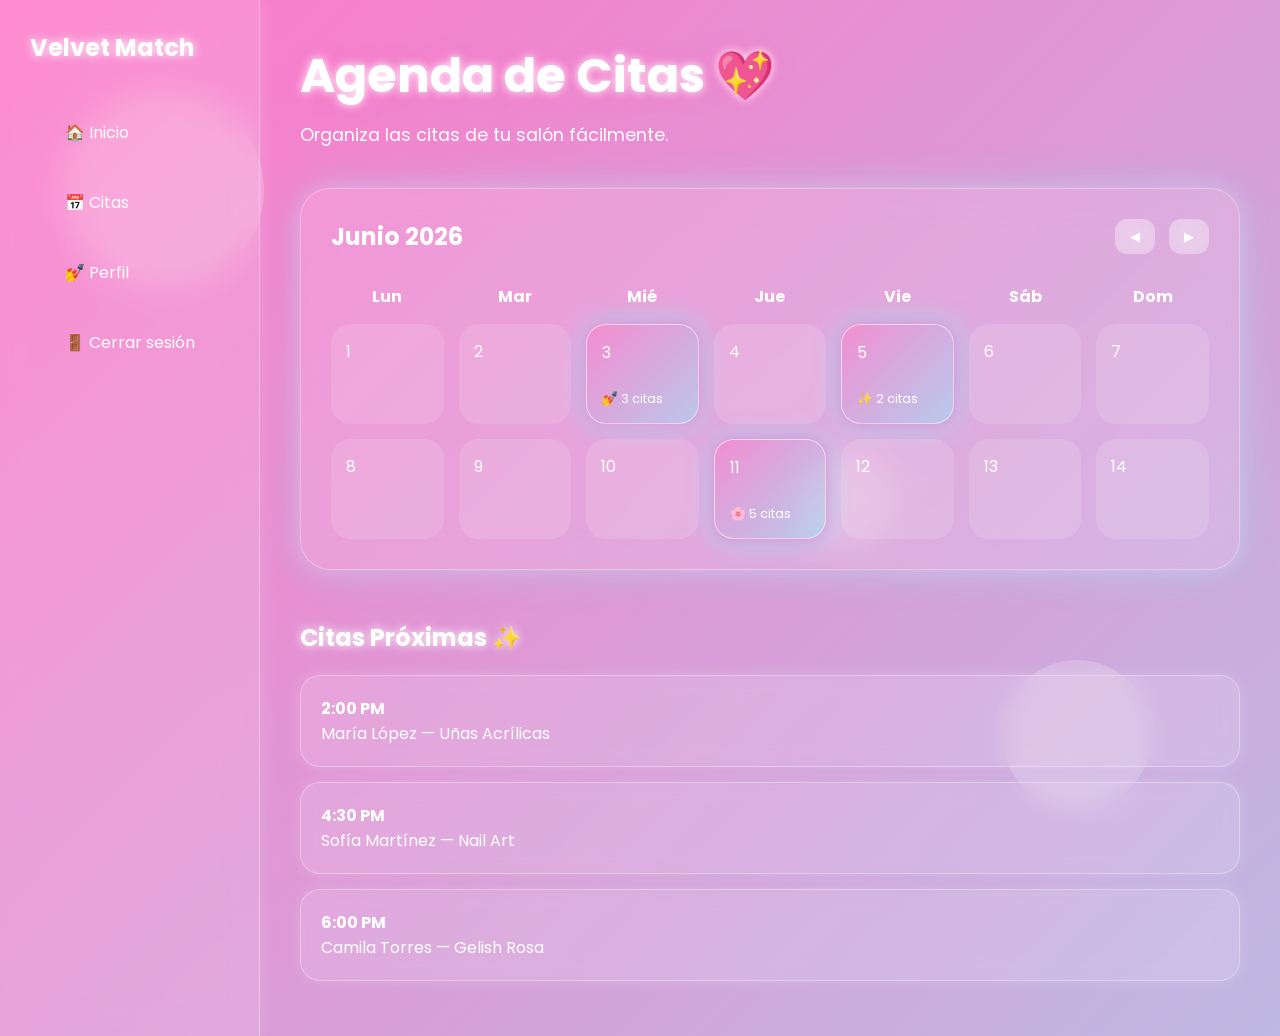
==== pages/calendar.html @ 8b175d6f "calendario,dashboard" ====
<!DOCTYPE html>
<html lang="es">
<head>
    <meta charset="UTF-8">
    <title>Citas - Velvet Match</title>

    <link rel="stylesheet" href="../styles/styles.css">
</head>

<body>

    <!-- BURBUJAS -->
    <div class="bubble bubble1"></div>
    <div class="bubble bubble2"></div>
    <div class="bubble bubble3"></div>

    <div class="dashboard">

        <!-- SIDEBAR -->
        <aside class="sidebar">

            <h2>Velvet Match</h2>

            <nav>

                <a href="dashboard.html">🏠 Inicio</a>

                <a href="calendar.html">📅 Citas</a>

                <a href="profile.html">💅 Perfil</a>

                <a href="../index.html">🚪 Cerrar sesión</a>

            </nav>

        </aside>

        <!-- CONTENIDO -->
        <main class="main-content">

            <h1>Agenda de Citas 💖</h1>

            <p class="subtitle">
                Organiza las citas de tu salón fácilmente.
            </p>

            <!-- CALENDARIO -->
            <section class="calendar-container">

                <div class="calendar-header">

                    <h2>Junio 2026</h2>

                    <div class="calendar-buttons">
                        <button>◀</button>
                        <button>▶</button>
                    </div>

                </div>

                <!-- DÍAS -->
                <div class="calendar-grid">

                    <div class="day">Lun</div>
                    <div class="day">Mar</div>
                    <div class="day">Mié</div>
                    <div class="day">Jue</div>
                    <div class="day">Vie</div>
                    <div class="day">Sáb</div>
                    <div class="day">Dom</div>

                    <!-- FECHAS -->
                    <div class="date">1</div>
                    <div class="date">2</div>

                    <div class="date active-date">
                        3
                        <span>💅 3 citas</span>
                    </div>

                    <div class="date">4</div>

                    <div class="date active-date">
                        5
                        <span>✨ 2 citas</span>
                    </div>

                    <div class="date">6</div>
                    <div class="date">7</div>

                    <div class="date">8</div>
                    <div class="date">9</div>
                    <div class="date">10</div>

                    <div class="date active-date">
                        11
                        <span>🌸 5 citas</span>
                    </div>

                    <div class="date">12</div>
                    <div class="date">13</div>
                    <div class="date">14</div>

                </div>

            </section>

            <!-- LISTA DE CITAS -->
            <section class="appointments">

                <h2>Citas Próximas ✨</h2>

                <div class="appointment-card">
                    <p><strong>2:00 PM</strong></p>
                    <p>María López — Uñas Acrílicas</p>
                </div>

                <div class="appointment-card">
                    <p><strong>4:30 PM</strong></p>
                    <p>Sofía Martínez — Nail Art</p>
                </div>

                <div class="appointment-card">
                    <p><strong>6:00 PM</strong></p>
                    <p>Camila Torres — Gelish Rosa</p>
                </div>

            </section>

        </main>

    </div>

</body>
</html>
---- styles/styles.css ----
@import url('https://fonts.googleapis.com/css2?family=Poppins:wght@300;400;500;600&display=swap');

*{
    margin: 0;
    padding: 0;
    box-sizing: border-box;
}

body{
    font-family: 'Poppins', sans-serif;

    min-height: 100vh;

    background:
    linear-gradient(
        135deg,
        #ff77c8,
        #7df9ff,
        #b388ff
    );

    background-size: 400% 400%;

    animation: gradientMove 10s ease infinite;

    overflow-x: hidden;
}

/* ANIMACIÓN DEL FONDO */

@keyframes gradientMove{
    0%{
        background-position: 0% 50%;
    }

    50%{
        background-position: 100% 50%;
    }

    100%{
        background-position: 0% 50%;
    }
}

/* NAVBAR */

header{
    display: flex;
    justify-content: space-between;
    align-items: center;

    padding: 20px 40px;

    background: rgba(255,255,255,0.15);

    backdrop-filter: blur(10px);

    border-bottom: 1px solid rgba(255,255,255,0.3);

    box-shadow: 0 0 20px rgba(255,255,255,0.2);
}

header h1{
    color: white;
    font-size: 2rem;

    text-shadow: 0 0 10px white;
}

nav a{
    color: white;
    text-decoration: none;

    margin-left: 20px;

    transition: 0.3s;
}

nav a:hover{
    color: #ff77c8;

    text-shadow: 0 0 10px white;
}

/* HERO */

.hero{
    height: 85vh;

    display: flex;
    flex-direction: column;

    justify-content: center;
    align-items: center;

    text-align: center;

    padding: 20px;
}

.hero h2{
    font-size: 3rem;

    color: white;

    text-shadow:
    0 0 10px white,
    0 0 20px #ff77c8;
}

.hero p{
    margin-top: 20px;

    font-size: 1.2rem;

    color: white;

    max-width: 700px;
}

/* BOTONES */

.btn{
    margin-top: 25px;

    padding: 15px 35px;

    border-radius: 20px;

    text-decoration: none;

    color: white;

    font-weight: 600;

    background:
    linear-gradient(
        to bottom,
        #ffffff55,
        #ff77c8
    );

    border: 1px solid rgba(255,255,255,0.5);

    backdrop-filter: blur(10px);

    box-shadow:
    0 0 15px #ff77c8,
    inset 0 0 10px rgba(255,255,255,0.5);

    transition: 0.3s;
}

.btn:hover{
    transform: scale(1.05);

    box-shadow:
    0 0 25px white,
    0 0 40px #ff77c8;
}

/* LOGIN */

.login-container{
    width: 380px;

    margin: 80px auto;

    padding: 40px;

    border-radius: 30px;

    background: rgba(255,255,255,0.15);

    backdrop-filter: blur(15px);

    border: 1px solid rgba(255,255,255,0.4);

    box-shadow:
    0 0 25px rgba(255,255,255,0.3),
    0 0 40px rgba(255,119,200,0.4);

    text-align: center;
}

.login-container h2{
    color: white;

    margin-bottom: 25px;

    font-size: 2rem;

    text-shadow: 0 0 10px white;
}

.login-container input{
    width: 100%;

    padding: 15px;

    margin: 12px 0;

    border: none;

    border-radius: 15px;

    outline: none;

    background: rgba(255,255,255,0.7);

    font-size: 1rem;
}

.login-container p{
    color: white;

    margin-top: 20px;
}

.login-container a{
    color: white;

    font-weight: bold;

    text-decoration: none;
}

.login-container a:hover{
    text-shadow: 0 0 10px white;
}

/* BURBUJAS */

.bubble{
    position: absolute;

    border-radius: 50%;

    background: rgba(255,255,255,0.2);

    backdrop-filter: blur(5px);

    animation: float 8s infinite ease-in-out;
}

.bubble1{
    width: 200px;
    height: 200px;

    top: 10%;
    left: 5%;
}

.bubble2{
    width: 150px;
    height: 150px;

    bottom: 10%;
    right: 10%;
}

.bubble3{
    width: 100px;
    height: 100px;

    top: 50%;
    right: 30%;
}

@keyframes float{
    0%{
        transform: translateY(0px);
    }

    50%{
        transform: translateY(-20px);
    }

    100%{
        transform: translateY(0px);
    }
}

/* DASHBOARD */

.dashboard{
    display: flex;

    min-height: 100vh;
}

/* SIDEBAR */

.sidebar{
    width: 260px;

    padding: 30px;

    background: rgba(255,255,255,0.15);

    backdrop-filter: blur(15px);

    border-right: 1px solid rgba(255,255,255,0.3);

    box-shadow: 0 0 20px rgba(255,255,255,0.2);
}

.sidebar h2{
    color: white;

    margin-bottom: 40px;

    text-shadow: 0 0 10px white;
}

.sidebar nav{
    display: flex;
    flex-direction: column;
}

.sidebar nav a{
    color: white;

    text-decoration: none;

    padding: 15px;

    margin-bottom: 15px;

    border-radius: 15px;

    transition: 0.3s;
}

.sidebar nav a:hover{
    background: rgba(255,255,255,0.2);

    box-shadow: 0 0 15px white;
}

/* CONTENIDO */

.main-content{
    flex: 1;

    padding: 40px;
}

.main-content h1{
    color: white;

    font-size: 3rem;

    text-shadow:
    0 0 10px white,
    0 0 20px #ff77c8;
}

.subtitle{
    color: white;

    margin-top: 10px;

    margin-bottom: 40px;

    font-size: 1.1rem;
}

/* CARDS */

.cards{
    display: flex;

    gap: 20px;

    flex-wrap: wrap;
}

.card{
    flex: 1;

    min-width: 220px;

    padding: 25px;

    border-radius: 25px;

    background: rgba(255,255,255,0.15);

    backdrop-filter: blur(15px);

    border: 1px solid rgba(255,255,255,0.3);

    box-shadow:
    0 0 20px rgba(255,255,255,0.2),
    0 0 30px rgba(255,119,200,0.3);

    color: white;
}

.card h3{
    margin-bottom: 15px;
}

/* CITAS */

.appointments{
    margin-top: 50px;
}

.appointments h2{
    color: white;

    margin-bottom: 20px;

    text-shadow: 0 0 10px white;
}

.appointment-card{
    padding: 20px;

    margin-bottom: 15px;

    border-radius: 20px;

    background: rgba(255,255,255,0.15);

    backdrop-filter: blur(10px);

    color: white;

    border: 1px solid rgba(255,255,255,0.3);

    box-shadow: 0 0 15px rgba(255,255,255,0.2);
}

/* CALENDARIO */

.calendar-container{
    margin-top: 30px;

    padding: 30px;

    border-radius: 30px;

    background: rgba(255,255,255,0.15);

    backdrop-filter: blur(15px);

    border: 1px solid rgba(255,255,255,0.3);

    box-shadow:
    0 0 20px rgba(255,255,255,0.2),
    0 0 40px rgba(125,249,255,0.3);
}

.calendar-header{
    display: flex;

    justify-content: space-between;

    align-items: center;

    margin-bottom: 30px;

    color: white;
}

.calendar-buttons button{
    padding: 10px 15px;

    margin-left: 10px;

    border: none;

    border-radius: 12px;

    cursor: pointer;

    background: rgba(255,255,255,0.3);

    color: white;

    backdrop-filter: blur(10px);

    transition: 0.3s;
}

.calendar-buttons button:hover{
    transform: scale(1.05);

    box-shadow: 0 0 15px white;
}

.calendar-grid{
    display: grid;

    grid-template-columns: repeat(7, 1fr);

    gap: 15px;
}

.day{
    text-align: center;

    color: white;

    font-weight: bold;
}

.date{
    min-height: 100px;

    padding: 15px;

    border-radius: 20px;

    background: rgba(255,255,255,0.12);

    color: white;

    display: flex;

    flex-direction: column;

    justify-content: space-between;

    transition: 0.3s;
}

.date:hover{
    transform: translateY(-5px);

    box-shadow: 0 0 20px white;
}

.active-date{
    background:
    linear-gradient(
        135deg,
        rgba(255,119,200,0.5),
        rgba(125,249,255,0.4)
    );

    border: 1px solid rgba(255,255,255,0.5);

    box-shadow:
    0 0 15px #ff77c8,
    0 0 25px #7df9ff;
}

.date span{
    font-size: 0.8rem;

    margin-top: 10px;
}
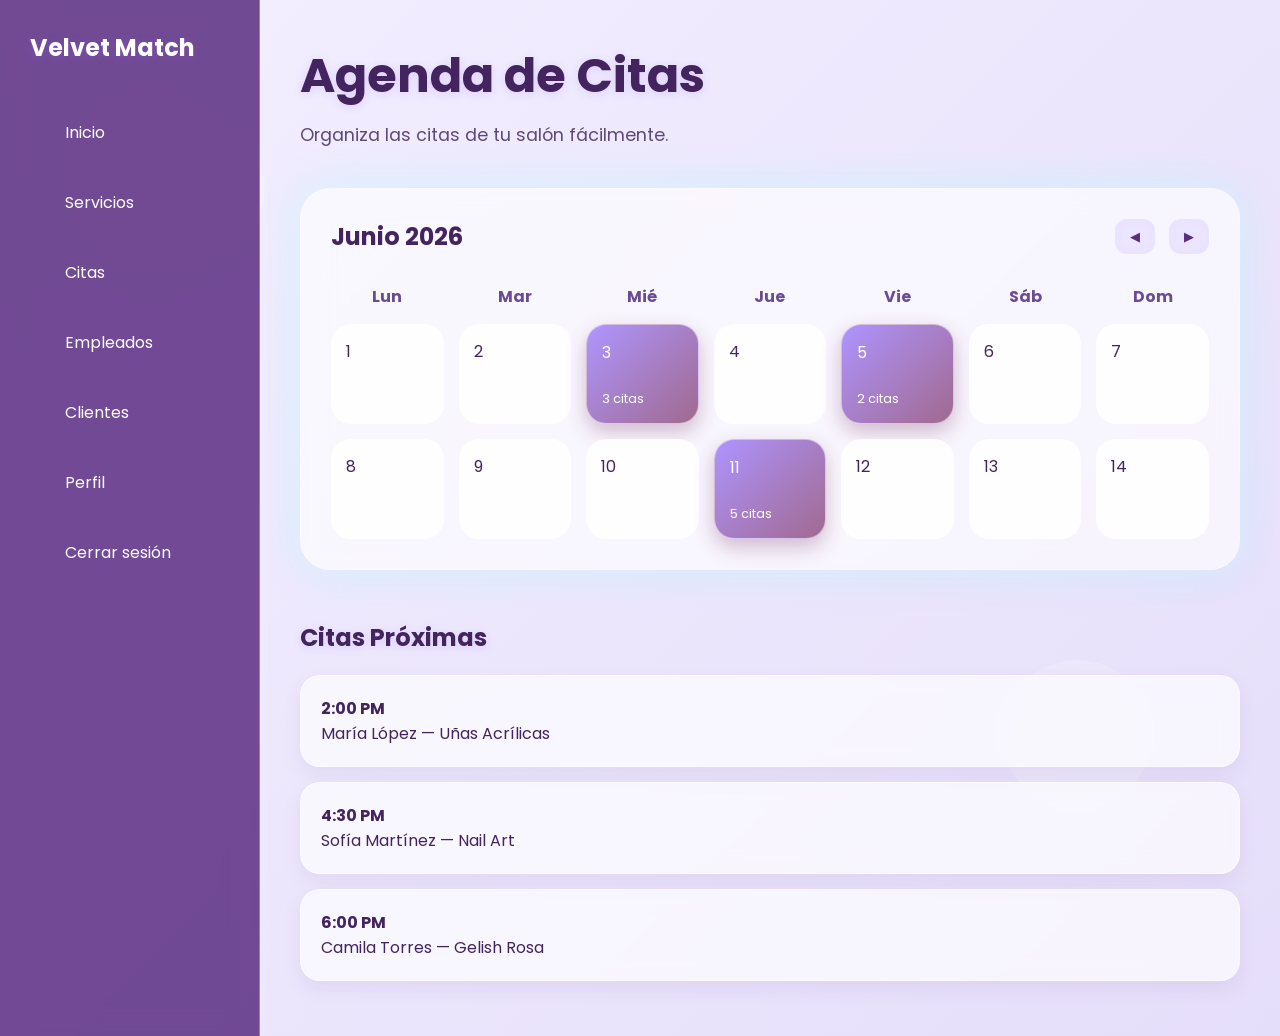
==== commit 4513c13d: "mas paginas agregadas" ====
--- a/pages/calendar.html
+++ b/pages/calendar.html
@@ -23,13 +23,19 @@
 
             <nav>
 
-                <a href="dashboard.html">🏠 Inicio</a>
+                <a href="dashboard.html">Inicio</a>
 
-                <a href="calendar.html">📅 Citas</a>
+                <a href="services.html">Servicios</a>
 
-                <a href="profile.html">💅 Perfil</a>
+                <a href="calendar.html">Citas</a>
 
-                <a href="../index.html">🚪 Cerrar sesión</a>
+                <a href="employees.html">Empleados</a>
+
+                <a href="clients.html">Clientes</a>
+
+                <a href="profile.html">Perfil</a>
+
+                <a href="../index.html">Cerrar sesión</a>
 
             </nav>
 
@@ -38,7 +44,7 @@
         <!-- CONTENIDO -->
         <main class="main-content">
 
-            <h1>Agenda de Citas 💖</h1>
+            <h1>Agenda de Citas </h1>
 
             <p class="subtitle">
                 Organiza las citas de tu salón fácilmente.
@@ -75,14 +81,14 @@
 
                     <div class="date active-date">
                         3
-                        <span>💅 3 citas</span>
+                        <span> 3 citas</span>
                     </div>
 
                     <div class="date">4</div>
 
                     <div class="date active-date">
                         5
-                        <span>✨ 2 citas</span>
+                        <span> 2 citas</span>
                     </div>
 
                     <div class="date">6</div>
@@ -94,7 +100,7 @@
 
                     <div class="date active-date">
                         11
-                        <span>🌸 5 citas</span>
+                        <span> 5 citas</span>
                     </div>
 
                     <div class="date">12</div>
@@ -108,7 +114,7 @@
             <!-- LISTA DE CITAS -->
             <section class="appointments">
 
-                <h2>Citas Próximas ✨</h2>
+                <h2>Citas Próximas</h2>
 
                 <div class="appointment-card">
                     <p><strong>2:00 PM</strong></p>
--- a/styles/styles.css
+++ b/styles/styles.css
@@ -14,16 +14,18 @@
     background:
     linear-gradient(
         135deg,
-        #ff77c8,
-        #7df9ff,
-        #b388ff
+        #f3efff,
+        #d8cdf5,
+        #c5b3ea
     );
 
     background-size: 400% 400%;
 
-    animation: gradientMove 10s ease infinite;
+    animation: gradientMove 18s ease infinite;
 
     overflow-x: hidden;
+
+    color: #2d1b4e;
 }
 
 /* ANIMACIÓN DEL FONDO */
@@ -51,24 +53,24 @@
 
     padding: 20px 40px;
 
-    background: rgba(255,255,255,0.15);
+    background: rgba(255,255,255,0.5);
 
     backdrop-filter: blur(10px);
 
-    border-bottom: 1px solid rgba(255,255,255,0.3);
-
-    box-shadow: 0 0 20px rgba(255,255,255,0.2);
+    border-bottom: 1px solid rgba(143,107,255,0.2);
+
+    box-shadow: 0 4px 20px rgba(0,0,0,0.05);
 }
 
 header h1{
-    color: white;
+    color: #5b2d82;
     font-size: 2rem;
 
-    text-shadow: 0 0 10px white;
+    text-shadow: 0 2px 10px rgba(143,107,255,0.2);
 }
 
 nav a{
-    color: white;
+    color: #4b3566;
     text-decoration: none;
 
     margin-left: 20px;
@@ -77,9 +79,9 @@
 }
 
 nav a:hover{
-    color: #ff77c8;
-
-    text-shadow: 0 0 10px white;
+    color: #7b2d5f;
+
+    text-shadow: 0 2px 10px rgba(143,107,255,0.2);
 }
 
 /* HERO */
@@ -101,11 +103,9 @@
 .hero h2{
     font-size: 3rem;
 
-    color: white;
-
-    text-shadow:
-    0 0 10px white,
-    0 0 20px #ff77c8;
+     color: #43245f;
+
+    text-shadow: 0 2px 10px rgba(143,107,255,0.2);
 }
 
 .hero p{
@@ -113,7 +113,7 @@
 
     font-size: 1.2rem;
 
-    color: white;
+    color: #5e4a78;
 
     max-width: 700px;
 }
@@ -125,7 +125,7 @@
 
     padding: 15px 35px;
 
-    border-radius: 20px;
+    border-radius: 16px;
 
     text-decoration: none;
 
@@ -135,28 +135,24 @@
 
     background:
     linear-gradient(
-        to bottom,
-        #ffffff55,
-        #ff77c8
+        135deg,
+        #8f6bff,
+        #7b2d5f
     );
 
-    border: 1px solid rgba(255,255,255,0.5);
-
-    backdrop-filter: blur(10px);
-
-    box-shadow:
-    0 0 15px #ff77c8,
-    inset 0 0 10px rgba(255,255,255,0.5);
+    border: none;
+
+    box-shadow:
+    0 10px 20px rgba(123,45,95,0.2);
 
     transition: 0.3s;
 }
 
 .btn:hover{
-    transform: scale(1.05);
-
-    box-shadow:
-    0 0 25px white,
-    0 0 40px #ff77c8;
+    transform: translateY(-3px);
+
+    box-shadow:
+    0 15px 30px rgba(123,45,95,0.3);
 }
 
 /* LOGIN */
@@ -170,7 +166,7 @@
 
     border-radius: 30px;
 
-    background: rgba(255,255,255,0.15);
+    background: rgba(255,255,255,0.45);
 
     backdrop-filter: blur(15px);
 
@@ -184,13 +180,13 @@
 }
 
 .login-container h2{
-    color: white;
+    color: #5b2d82;
 
     margin-bottom: 25px;
 
     font-size: 2rem;
 
-    text-shadow: 0 0 10px white;
+    text-shadow: 0 2px 10px rgba(143,107,255,0.2);
 }
 
 .login-container input{
@@ -212,13 +208,13 @@
 }
 
 .login-container p{
-    color: white;
+    color: #4b3566;
 
     margin-top: 20px;
 }
 
 .login-container a{
-    color: white;
+     color: #7b2d5f;
 
     font-weight: bold;
 
@@ -226,7 +222,7 @@
 }
 
 .login-container a:hover{
-    text-shadow: 0 0 10px white;
+   text-shadow: 0 2px 10px rgba(143,107,255,0.2);
 }
 
 /* BURBUJAS */
@@ -296,7 +292,7 @@
 
     padding: 30px;
 
-    background: rgba(255,255,255,0.15);
+    background: rgba(91,45,130,0.85);
 
     backdrop-filter: blur(15px);
 
@@ -310,7 +306,7 @@
 
     margin-bottom: 40px;
 
-    text-shadow: 0 0 10px white;
+    text-shadow: 0 2px 10px rgba(143,107,255,0.2);
 }
 
 .sidebar nav{
@@ -347,17 +343,15 @@
 }
 
 .main-content h1{
-    color: white;
+    color: #43245f;
 
     font-size: 3rem;
 
-    text-shadow:
-    0 0 10px white,
-    0 0 20px #ff77c8;
+    text-shadow: 0 2px 10px rgba(143,107,255,0.2);
 }
 
 .subtitle{
-    color: white;
+    color: #5e4a78;
 
     margin-top: 10px;
 
@@ -385,17 +379,25 @@
 
     border-radius: 25px;
 
-    background: rgba(255,255,255,0.15);
+    background: rgba(255,255,255,0.72);
 
     backdrop-filter: blur(15px);
 
-    border: 1px solid rgba(255,255,255,0.3);
-
-    box-shadow:
-    0 0 20px rgba(255,255,255,0.2),
-    0 0 30px rgba(255,119,200,0.3);
-
-    color: white;
+    border: 1px solid rgba(255,255,255,0.6);
+
+    box-shadow:
+    0 8px 25px rgba(91,45,130,0.08);
+
+    color: #43245f;
+
+    transition: 0.3s;
+}
+
+.card:hover{
+    transform: translateY(-4px);
+
+    box-shadow:
+    0 12px 30px rgba(91,45,130,0.15);
 }
 
 .card h3{
@@ -409,11 +411,11 @@
 }
 
 .appointments h2{
-    color: white;
+    color: #43245f;
 
     margin-bottom: 20px;
 
-    text-shadow: 0 0 10px white;
+    text-shadow: 0 2px 10px rgba(143,107,255,0.2);
 }
 
 .appointment-card{
@@ -423,17 +425,26 @@
 
     border-radius: 20px;
 
-    background: rgba(255,255,255,0.15);
+    background: rgba(255,255,255,0.65);
 
     backdrop-filter: blur(10px);
 
-    color: white;
-
-    border: 1px solid rgba(255,255,255,0.3);
-
-    box-shadow: 0 0 15px rgba(255,255,255,0.2);
-}
-
+    color: #43245f;
+
+    border: 1px solid rgba(255,255,255,0.5);
+
+    box-shadow:
+    0 8px 20px rgba(91,45,130,0.08);
+
+    transition: 0.3s;
+}
+
+.appointment-card:hover{
+    transform: translateY(-3px);
+
+    box-shadow:
+    0 12px 25px rgba(91,45,130,0.15);
+}
 /* CALENDARIO */
 
 .calendar-container{
@@ -443,7 +454,7 @@
 
     border-radius: 30px;
 
-    background: rgba(255,255,255,0.15);
+    background: rgba(255,255,255,0.62);
 
     backdrop-filter: blur(15px);
 
@@ -463,7 +474,7 @@
 
     margin-bottom: 30px;
 
-    color: white;
+    color: #43245f;
 }
 
 .calendar-buttons button{
@@ -477,9 +488,9 @@
 
     cursor: pointer;
 
-    background: rgba(255,255,255,0.3);
-
-    color: white;
+    background: rgba(143,107,255,0.15);
+
+   color: #5b2d82;
 
     backdrop-filter: blur(10px);
 
@@ -503,7 +514,7 @@
 .day{
     text-align: center;
 
-    color: white;
+    color: #6a4c93;
 
     font-weight: bold;
 }
@@ -515,9 +526,9 @@
 
     border-radius: 20px;
 
-    background: rgba(255,255,255,0.12);
-
-    color: white;
+    background: rgba(255,255,255,0.82);
+
+    color: #43245f;
 
     display: flex;
 
@@ -538,19 +549,301 @@
     background:
     linear-gradient(
         135deg,
-        rgba(255,119,200,0.5),
-        rgba(125,249,255,0.4)
+        rgba(143,107,255,0.7),
+        rgba(123,45,95,0.7)
     );
 
+    color: white;
+
     border: 1px solid rgba(255,255,255,0.5);
 
     box-shadow:
-    0 0 15px #ff77c8,
-    0 0 25px #7df9ff;
+    0 8px 20px rgba(123,45,95,0.3);
 }
 
 .date span{
     font-size: 0.8rem;
 
     margin-top: 10px;
+}
+
+/* EMPLOYEES */
+
+.employees-grid{
+    display: flex;
+
+    gap: 25px;
+
+    flex-wrap: wrap;
+
+    margin-top: 40px;
+}
+
+.employee-card{
+    flex: 1;
+
+    min-width: 260px;
+
+    padding: 30px;
+
+    border-radius: 30px;
+
+    background: rgba(255,255,255,0.72);
+
+    backdrop-filter: blur(15px);
+
+    border: 1px solid rgba(255,255,255,0.6);
+
+    box-shadow:
+    0 8px 25px rgba(91,45,130,0.08);
+
+    text-align: center;
+
+    transition: 0.3s;
+}
+
+.employee-card:hover{
+    transform: translateY(-5px);
+
+    box-shadow:
+    0 12px 30px rgba(91,45,130,0.15);
+}
+
+.employee-avatar{
+    width: 90px;
+    height: 90px;
+
+    margin: 0 auto 20px;
+
+    border-radius: 50%;
+
+    display: flex;
+
+    justify-content: center;
+    align-items: center;
+
+    font-size: 2rem;
+
+    font-weight: bold;
+
+    color: white;
+
+    background:
+    linear-gradient(
+        135deg,
+        #8f6bff,
+        #7b2d5f
+    );
+
+    box-shadow:
+    0 8px 20px rgba(123,45,95,0.2);
+}
+
+.employee-card h2{
+    color: #43245f;
+
+    margin-bottom: 10px;
+}
+
+.role{
+    color: #7b2d5f;
+
+    font-weight: 600;
+
+    margin-bottom: 20px;
+}
+
+.employee-info{
+    color: #5e4a78;
+
+    line-height: 1.8;
+}
+
+/* SERVICES PAGE */
+
+.services-page-grid{
+    display: flex;
+
+    flex-wrap: wrap;
+
+    gap: 25px;
+
+    margin-top: 40px;
+}
+
+.service-page-card{
+    width: 320px;
+
+    border-radius: 28px;
+
+    overflow: hidden;
+
+    background: rgba(255,255,255,0.72);
+
+    backdrop-filter: blur(15px);
+
+    border: 1px solid rgba(255,255,255,0.5);
+
+    box-shadow:
+    0 8px 25px rgba(91,45,130,0.08);
+
+    transition: 0.3s;
+}
+
+.service-page-card:hover{
+    transform: translateY(-5px);
+
+    box-shadow:
+    0 15px 30px rgba(91,45,130,0.15);
+}
+
+.service-banner{
+    height: 120px;
+}
+
+/* BANNERS */
+
+.pink{
+    background:
+    linear-gradient(
+        135deg,
+        #ffb3d9,
+        #ff77c8
+    );
+}
+
+.purple{
+    background:
+    linear-gradient(
+        135deg,
+        #c8b6ff,
+        #8f6bff
+    );
+}
+
+.dark{
+    background:
+    linear-gradient(
+        135deg,
+        #7b2d5f,
+        #43245f
+    );
+}
+
+.blue{
+    background:
+    linear-gradient(
+        135deg,
+        #b6d0ff,
+        #8fa8ff
+    );
+}
+
+.service-content{
+    padding: 25px;
+}
+
+.service-content h2{
+    color: #43245f;
+
+    margin-bottom: 12px;
+}
+
+.service-content p{
+    color: #5e4a78;
+
+    line-height: 1.6;
+
+    margin-bottom: 20px;
+}
+
+.service-meta{
+    display: flex;
+
+    justify-content: space-between;
+
+    font-weight: 600;
+
+    color: #7b2d5f;
+}
+
+/* CLIENTS */
+
+.clients-table-container{
+    margin-top: 40px;
+
+    padding: 30px;
+
+    border-radius: 30px;
+
+    background: rgba(255,255,255,0.72);
+
+    backdrop-filter: blur(15px);
+
+    border: 1px solid rgba(255,255,255,0.5);
+
+    box-shadow:
+    0 8px 25px rgba(91,45,130,0.08);
+
+    overflow-x: auto;
+}
+
+.clients-table{
+    width: 100%;
+
+    border-collapse: collapse;
+}
+
+.clients-table th{
+    text-align: left;
+
+    padding: 18px;
+
+    color: #43245f;
+
+    font-size: 1rem;
+
+    border-bottom: 2px solid rgba(143,107,255,0.15);
+}
+
+.clients-table td{
+    padding: 18px;
+
+    color: #5e4a78;
+
+    border-bottom: 1px solid rgba(143,107,255,0.08);
+}
+
+.clients-table tr:hover{
+    background: rgba(143,107,255,0.05);
+}
+
+/* STATUS */
+
+.status{
+    padding: 8px 14px;
+
+    border-radius: 12px;
+
+    font-size: 0.9rem;
+
+    font-weight: 600;
+}
+
+.active{
+    background: rgba(123,45,95,0.12);
+
+    color: #7b2d5f;
+}
+
+.medium{
+    background: rgba(143,107,255,0.12);
+
+    color: #8f6bff;
+}
+
+.low{
+    background: rgba(255,182,193,0.2);
+
+    color: #c45b7b;
 }
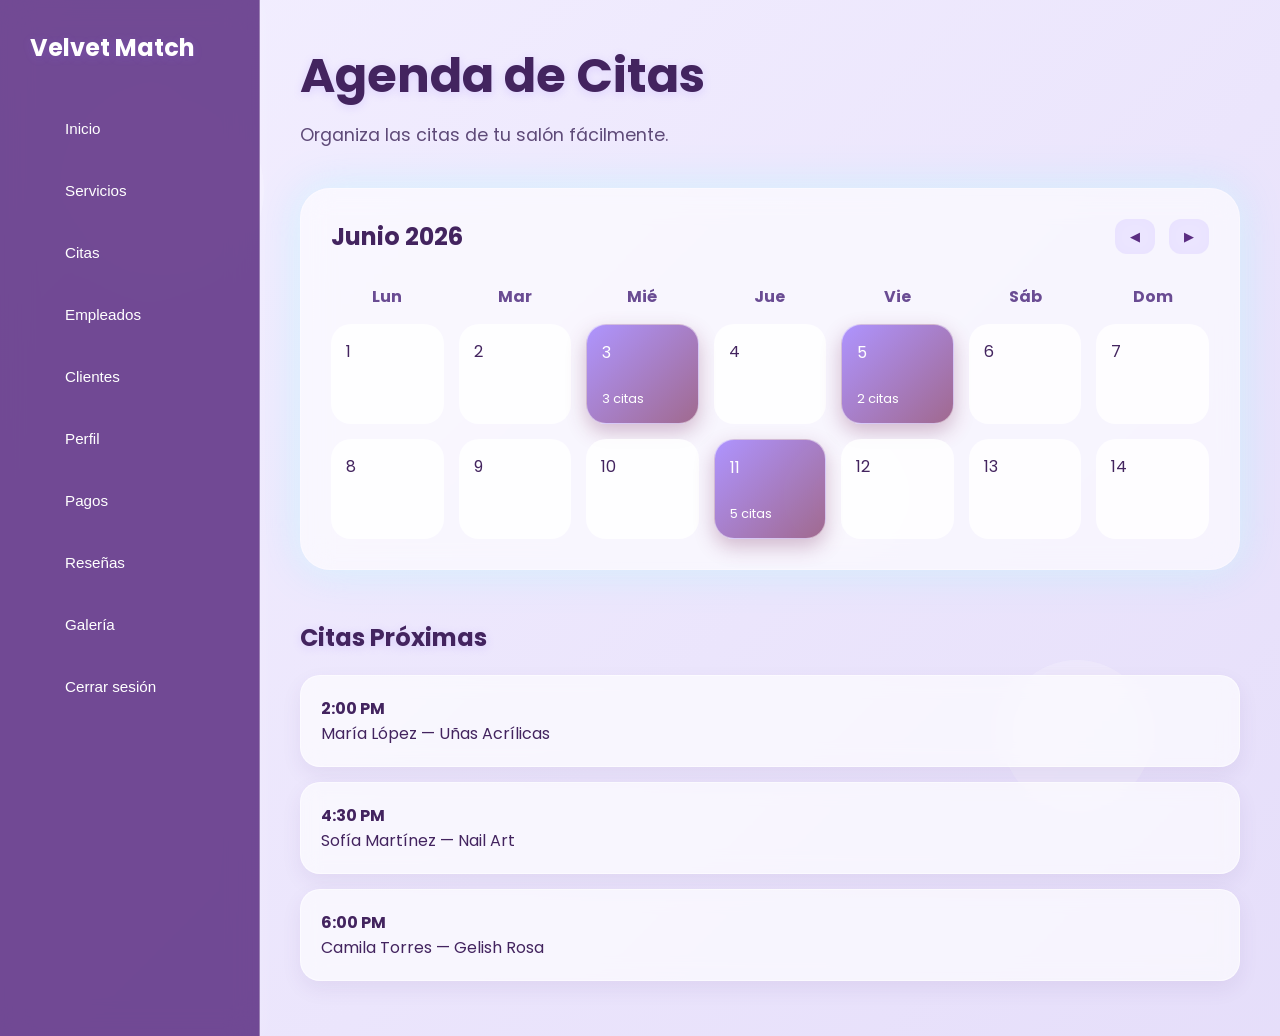
==== commit f9e71778: "creo que ya esta completo :) chequenlo porfis" ====
--- a/pages/calendar.html
+++ b/pages/calendar.html
@@ -21,23 +21,29 @@
 
             <h2>Velvet Match</h2>
 
-            <nav>
+          <nav>
 
-                <a href="dashboard.html">Inicio</a>
+    <a href="dashboard.html">Inicio</a>
 
-                <a href="services.html">Servicios</a>
+    <a href="services.html">Servicios</a>
 
-                <a href="calendar.html">Citas</a>
+    <a href="calendar.html">Citas</a>
 
-                <a href="employees.html">Empleados</a>
+    <a href="employees.html">Empleados</a>
 
-                <a href="clients.html">Clientes</a>
+    <a href="clients.html">Clientes</a>
 
-                <a href="profile.html">Perfil</a>
+    <a href="profile.html">Perfil</a>
 
-                <a href="../index.html">Cerrar sesión</a>
+    <a href="payments.html">Pagos</a>
 
-            </nav>
+    <a href="reviews.html">Reseñas</a>
+
+    <a href="gallery.html">Galería</a>
+
+    <a href="../index.html">Cerrar sesión</a>
+
+</nav>
 
         </aside>
 
--- a/styles/styles.css
+++ b/styles/styles.css
@@ -326,6 +326,10 @@
     border-radius: 15px;
 
     transition: 0.3s;
+
+    font-size: 0.95rem;
+
+    font-weight: 500;
 }
 
 .sidebar nav a:hover{
@@ -846,4 +850,271 @@
     background: rgba(255,182,193,0.2);
 
     color: #c45b7b;
+}
+
+/* REVIEWS */
+
+.reviews-grid{
+    display: flex;
+
+    flex-wrap: wrap;
+
+    gap: 25px;
+
+    margin-top: 40px;
+}
+
+.review-card{
+    flex: 1;
+
+    min-width: 280px;
+
+    padding: 28px;
+
+    border-radius: 28px;
+
+    background: rgba(255,255,255,0.72);
+
+    backdrop-filter: blur(15px);
+
+    border: 1px solid rgba(255,255,255,0.5);
+
+    box-shadow:
+    0 8px 25px rgba(91,45,130,0.08);
+
+    transition: 0.3s;
+}
+
+.review-card:hover{
+    transform: translateY(-5px);
+
+    box-shadow:
+    0 15px 30px rgba(91,45,130,0.15);
+}
+
+.review-top{
+    display: flex;
+
+    justify-content: space-between;
+
+    align-items: center;
+
+    margin-bottom: 20px;
+}
+
+.review-top h2{
+    color: #43245f;
+}
+
+.review-top span{
+    color: #7b2d5f;
+
+    font-size: 1.1rem;
+}
+
+.review-text{
+    color: #5e4a78;
+
+    line-height: 1.8;
+
+    margin-bottom: 20px;
+}
+
+.review-service{
+    color: #7b2d5f;
+
+    font-weight: 600;
+}
+
+/* GALLERY */
+
+.gallery-grid{
+    display: grid;
+
+    grid-template-columns: repeat(auto-fit, minmax(250px, 1fr));
+
+    gap: 25px;
+
+    margin-top: 40px;
+}
+
+.gallery-card{
+    height: 260px;
+
+    border-radius: 28px;
+
+    box-shadow:
+    0 8px 25px rgba(91,45,130,0.08);
+
+    transition: 0.3s;
+}
+
+.gallery-card:hover{
+    transform: scale(1.02);
+}
+
+/* COLORS */
+
+.pink-bg{
+    background:
+    linear-gradient(
+        135deg,
+        #ffb3d9,
+        #ff77c8
+    );
+}
+
+.purple-bg{
+    background:
+    linear-gradient(
+        135deg,
+        #c8b6ff,
+        #8f6bff
+    );
+}
+
+.dark-bg{
+    background:
+    linear-gradient(
+        135deg,
+        #43245f,
+        #7b2d5f
+    );
+}
+
+.blue-bg{
+    background:
+    linear-gradient(
+        135deg,
+        #b6d0ff,
+        #8fa8ff
+    );
+}
+
+.soft-bg{
+    background:
+    linear-gradient(
+        135deg,
+        #f7d6e8,
+        #d8c7ff
+    );
+}
+
+.wine-bg{
+    background:
+    linear-gradient(
+        135deg,
+        #7b2d5f,
+        #b85c8a
+    );
+}
+
+/* PROFILE */
+
+.profile-section{
+    margin-top: 40px;
+}
+
+.profile-header{
+    display: flex;
+
+    align-items: center;
+
+    gap: 30px;
+
+    padding: 35px;
+
+    border-radius: 30px;
+
+    background: rgba(255,255,255,0.72);
+
+    backdrop-filter: blur(15px);
+
+    border: 1px solid rgba(255,255,255,0.5);
+
+    box-shadow:
+    0 8px 25px rgba(91,45,130,0.08);
+}
+
+.profile-avatar{
+    width: 120px;
+    height: 120px;
+
+    border-radius: 50%;
+
+    display: flex;
+
+    justify-content: center;
+    align-items: center;
+
+    font-size: 2rem;
+
+    font-weight: bold;
+
+    color: white;
+
+    background:
+    linear-gradient(
+        135deg,
+        #8f6bff,
+        #7b2d5f
+    );
+
+    box-shadow:
+    0 10px 25px rgba(123,45,95,0.25);
+}
+
+.profile-info h2{
+    color: #43245f;
+
+    margin-bottom: 10px;
+
+    font-size: 2rem;
+}
+
+.profile-info p{
+    color: #5e4a78;
+
+    line-height: 1.8;
+}
+
+.profile-grid{
+    display: flex;
+
+    flex-wrap: wrap;
+
+    gap: 25px;
+
+    margin-top: 35px;
+}
+
+.profile-card{
+    flex: 1;
+
+    min-width: 250px;
+
+    padding: 28px;
+
+    border-radius: 28px;
+
+    background: rgba(255,255,255,0.72);
+
+    backdrop-filter: blur(15px);
+
+    border: 1px solid rgba(255,255,255,0.5);
+
+    box-shadow:
+    0 8px 25px rgba(91,45,130,0.08);
+}
+
+.profile-card h3{
+    color: #43245f;
+
+    margin-bottom: 15px;
+}
+
+.profile-card p{
+    color: #5e4a78;
+
+    line-height: 1.8;
 }
